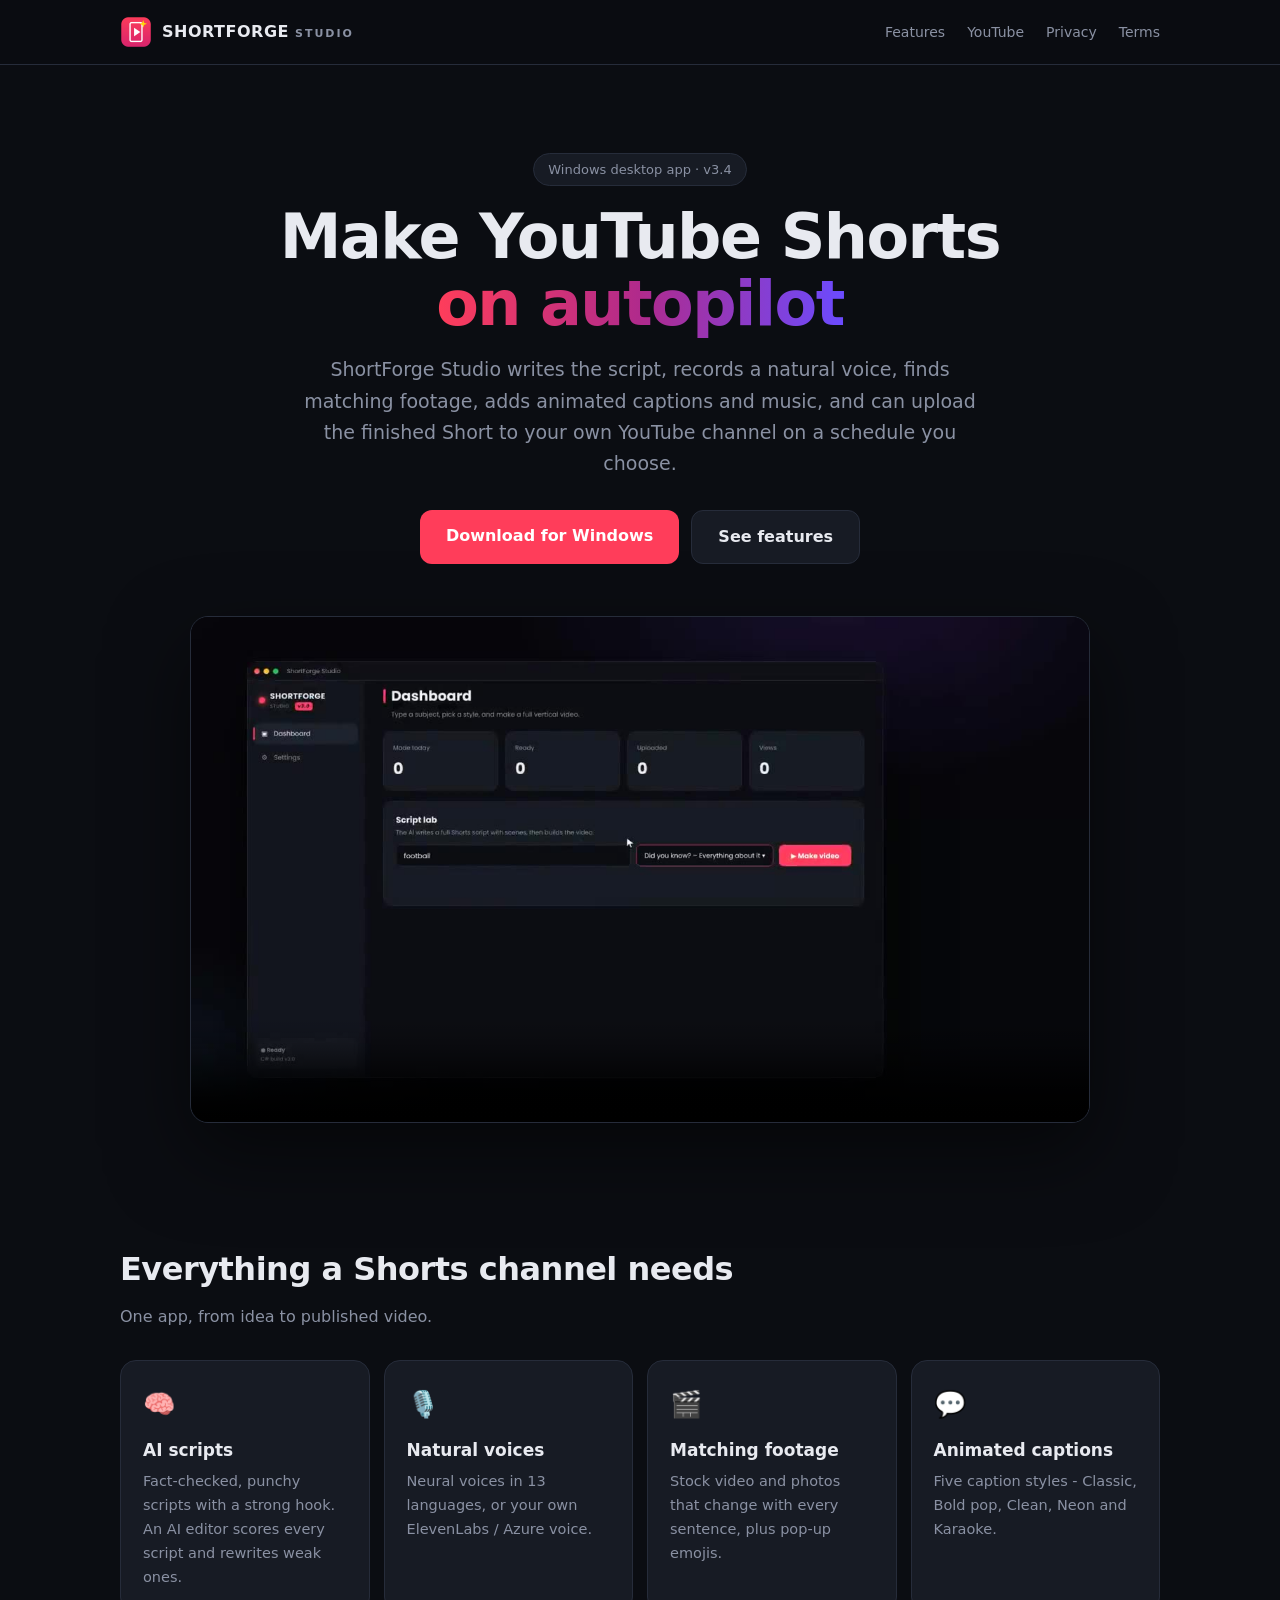
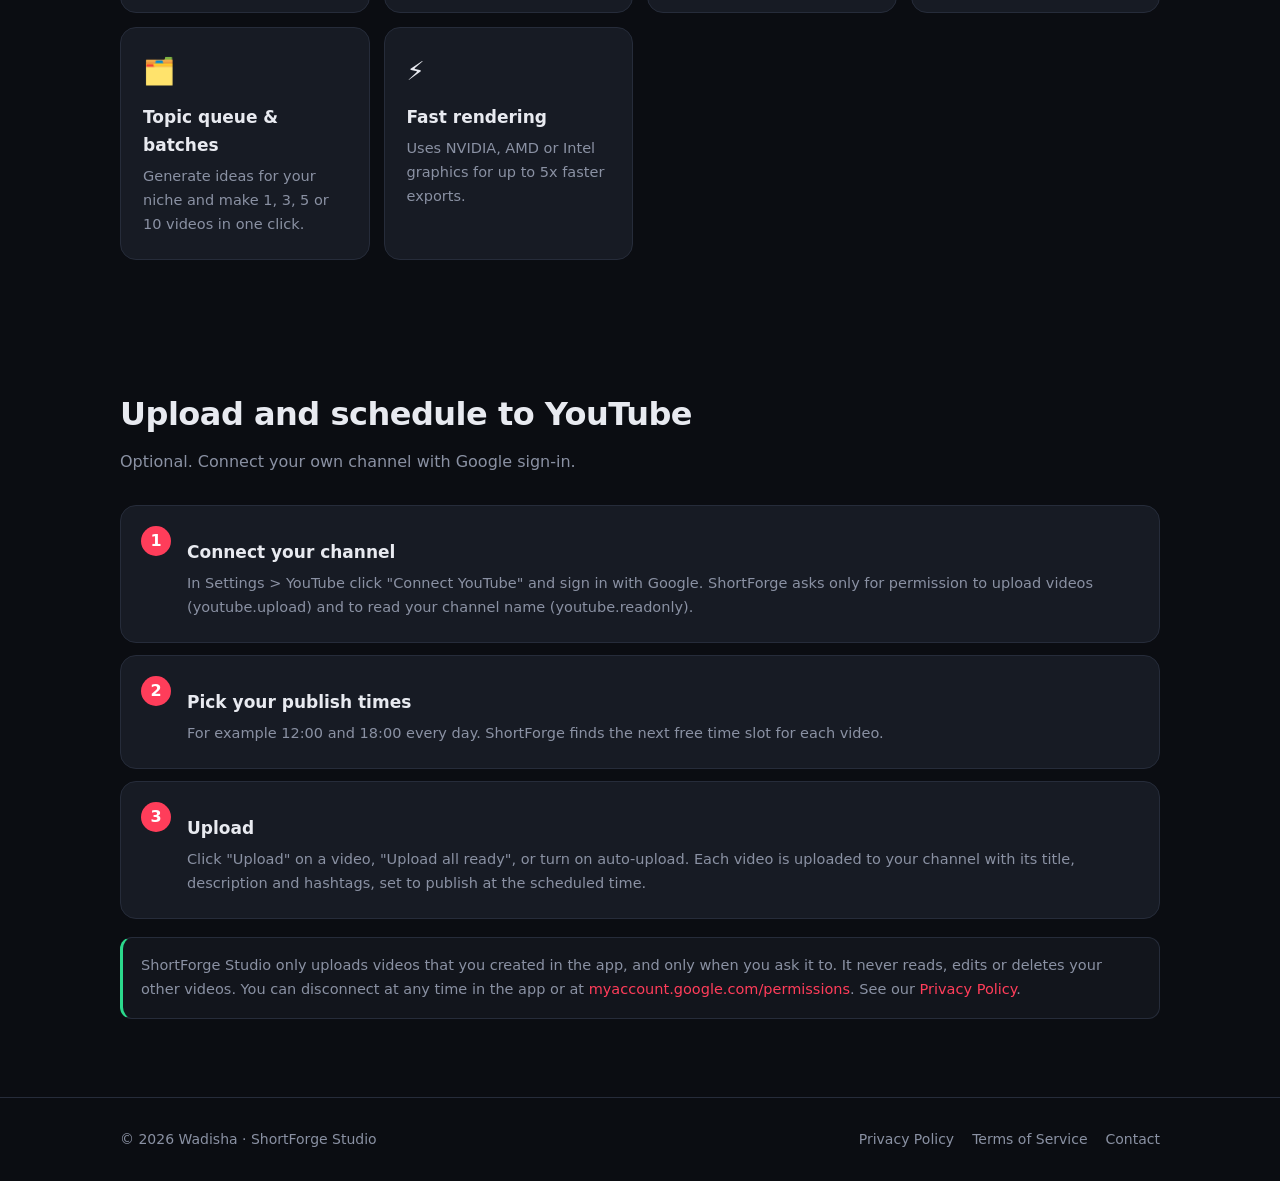
==== index.html @ c3783c2b "Add files via upload" ====
<!doctype html>
<html lang="en">
<head>
<meta charset="utf-8">
<meta name="viewport" content="width=device-width,initial-scale=1">
<title>ShortForge Studio - AI YouTube Shorts maker for Windows</title>
<meta name="description" content="ShortForge Studio is a Windows app that writes, voices, edits and uploads YouTube Shorts for your channel.">
<link rel="icon" href="favicon.png">
<link rel="stylesheet" href="style.css">
</head>
<body>
<header><div class="wrap">
  <a class="brand" href="./"><img src="logo.png" alt=""><span>SHORTFORGE <small>STUDIO</small></span></a>
  <nav><a href="#features">Features</a><a href="#youtube">YouTube</a><a href="privacy.html">Privacy</a><a href="terms.html">Terms</a></nav>
</div></header>

<main>
<div class="hero wrap">
  <span class="pill">Windows desktop app · v3.4</span>
  <h1>Make YouTube Shorts<br><span>on autopilot</span></h1>
  <p class="lead">ShortForge Studio writes the script, records a natural voice, finds matching footage, adds animated captions and music, and can upload the finished Short to your own YouTube channel on a schedule you choose.</p>
  <div class="btns">
    <a class="btn" href="https://github.com/dovlamc-spec/shortforge-updates/releases/latest/download/ShortForgeStudio-Setup.exe">Download for Windows</a>
    <a class="btn ghost" href="#features">See features</a>
  </div>
  <div class="video"><video src="demo.mp4" poster="demo-poster.jpg" autoplay muted loop playsinline controls></video></div>
</div>

<section id="features"><div class="wrap">
  <h2>Everything a Shorts channel needs</h2>
  <p class="sub">One app, from idea to published video.</p>
  <div class="grid">
    <div class="card"><div class="ic">🧠</div><h3>AI scripts</h3><p>Fact-checked, punchy scripts with a strong hook. An AI editor scores every script and rewrites weak ones.</p></div>
    <div class="card"><div class="ic">🎙️</div><h3>Natural voices</h3><p>Neural voices in 13 languages, or your own ElevenLabs / Azure voice.</p></div>
    <div class="card"><div class="ic">🎬</div><h3>Matching footage</h3><p>Stock video and photos that change with every sentence, plus pop-up emojis.</p></div>
    <div class="card"><div class="ic">💬</div><h3>Animated captions</h3><p>Five caption styles - Classic, Bold pop, Clean, Neon and Karaoke.</p></div>
    <div class="card"><div class="ic">🗂️</div><h3>Topic queue &amp; batches</h3><p>Generate ideas for your niche and make 1, 3, 5 or 10 videos in one click.</p></div>
    <div class="card"><div class="ic">⚡</div><h3>Fast rendering</h3><p>Uses NVIDIA, AMD or Intel graphics for up to 5x faster exports.</p></div>
  </div>
</div></section>

<section id="youtube"><div class="wrap">
  <h2>Upload and schedule to YouTube</h2>
  <p class="sub">Optional. Connect your own channel with Google sign-in.</p>
  <div class="steps">
    <div class="card"><h3>Connect your channel</h3><p>In Settings &gt; YouTube click "Connect YouTube" and sign in with Google. ShortForge asks only for permission to upload videos (youtube.upload) and to read your channel name (youtube.readonly).</p></div>
    <div class="card"><h3>Pick your publish times</h3><p>For example 12:00 and 18:00 every day. ShortForge finds the next free time slot for each video.</p></div>
    <div class="card"><h3>Upload</h3><p>Click "Upload" on a video, "Upload all ready", or turn on auto-upload. Each video is uploaded to your channel with its title, description and hashtags, set to publish at the scheduled time.</p></div>
  </div>
  <p class="note" style="margin-top:18px">ShortForge Studio only uploads videos that you created in the app, and only when you ask it to. It never reads, edits or deletes your other videos. You can disconnect at any time in the app or at <a href="https://myaccount.google.com/permissions">myaccount.google.com/permissions</a>. See our <a href="privacy.html">Privacy Policy</a>.</p>
</div></section>
</main>

<footer><div class="wrap">
  <span>© 2026 Wadisha · ShortForge Studio</span>
  <span><a href="privacy.html">Privacy Policy</a><a href="terms.html">Terms of Service</a><a href="mailto:vladimirtrajkovic.4444@gmail.com">Contact</a></span>
</div></footer>
</body>
</html>
---- style.css ----
:root{--bg:#0B0D12;--panel:#12151C;--card:#171B24;--line:#262C3A;--text:#E8EAF0;--muted:#8A91A3;--accent:#FF3D5A;--green:#2BD98C}
*{box-sizing:border-box}
html{scroll-behavior:smooth}
body{margin:0;background:var(--bg);color:var(--text);font:16px/1.65 "Inter",system-ui,-apple-system,"Segoe UI",Roboto,sans-serif}
a{color:var(--accent);text-decoration:none}
a:hover{text-decoration:underline}
.wrap{max-width:1080px;margin:0 auto;padding:0 20px}
header{position:sticky;top:0;z-index:5;background:rgba(11,13,18,.85);backdrop-filter:blur(10px);border-bottom:1px solid var(--line)}
header .wrap{display:flex;align-items:center;justify-content:space-between;height:64px}
.brand{display:flex;align-items:center;gap:10px;color:var(--text);font-weight:800;letter-spacing:.5px}
.brand img{width:32px;height:32px;border-radius:8px}
.brand small{color:var(--muted);font-weight:700;font-size:11px;letter-spacing:2px}
nav a{color:var(--muted);margin-left:22px;font-size:14px}
nav a:hover{color:var(--text);text-decoration:none}
.hero{padding:88px 0 56px;text-align:center}
.pill{display:inline-block;border:1px solid var(--line);background:var(--card);border-radius:99px;padding:5px 14px;font-size:13px;color:var(--muted)}
h1{font-size:clamp(36px,6vw,62px);line-height:1.08;margin:18px 0 16px;letter-spacing:-1.5px}
h1 span{background:linear-gradient(90deg,#FF3D5A,#B02A8C,#6B4BFF);-webkit-background-clip:text;background-clip:text;color:transparent}
.lead{color:var(--muted);font-size:19px;max-width:680px;margin:0 auto}
.btns{margin-top:30px;display:flex;gap:12px;justify-content:center;flex-wrap:wrap}
.btn{display:inline-block;padding:13px 26px;border-radius:12px;font-weight:700;background:var(--accent);color:#fff}
.btn.ghost{background:var(--card);color:var(--text);border:1px solid var(--line)}
.btn:hover{text-decoration:none;filter:brightness(1.1)}
.video{margin:52px auto 0;max-width:900px;border-radius:18px;overflow:hidden;border:1px solid var(--line);box-shadow:0 30px 80px rgba(0,0,0,.5)}
.video video{display:block;width:100%;height:auto}
section{padding:64px 0}
h2{font-size:32px;margin:0 0 8px;letter-spacing:-.5px}
.sub{color:var(--muted);margin:0 0 30px}
.grid{display:grid;grid-template-columns:repeat(auto-fit,minmax(240px,1fr));gap:14px}
.card{background:var(--card);border:1px solid var(--line);border-radius:16px;padding:22px}
.card .ic{font-size:26px}
.card h3{margin:10px 0 6px;font-size:17px}
.card p{margin:0;color:var(--muted);font-size:14.5px}
.steps{counter-reset:s;display:grid;gap:12px}
.steps .card{position:relative;padding-left:66px}
.steps .card:before{counter-increment:s;content:counter(s);position:absolute;left:20px;top:20px;width:30px;height:30px;border-radius:50%;background:var(--accent);color:#fff;font-weight:800;display:grid;place-items:center}
.note{background:var(--panel);border:1px solid var(--line);border-left:3px solid var(--green);border-radius:12px;padding:16px 18px;color:var(--muted);font-size:14.5px}
footer{border-top:1px solid var(--line);padding:30px 0;color:var(--muted);font-size:14px}
footer .wrap{display:flex;justify-content:space-between;flex-wrap:wrap;gap:12px}
footer a{color:var(--muted);margin-left:18px}
.doc{max-width:820px;margin:0 auto;padding:56px 20px 80px}
.doc h1{font-size:40px;text-align:left}
.doc h2{font-size:22px;margin-top:38px}
.doc p,.doc li{color:#C9CDD8}
.doc .updated{color:var(--muted)}
.doc table{width:100%;border-collapse:collapse;margin:12px 0;font-size:14.5px}
.doc td,.doc th{border:1px solid var(--line);padding:10px;text-align:left;vertical-align:top}
.doc th{background:var(--card)}
@media(max-width:640px){nav a{margin-left:12px;font-size:13px}nav a[href^="#"]{display:none}.brand small{display:none}.hero{padding-top:56px}footer a{margin-left:0;margin-right:14px}}
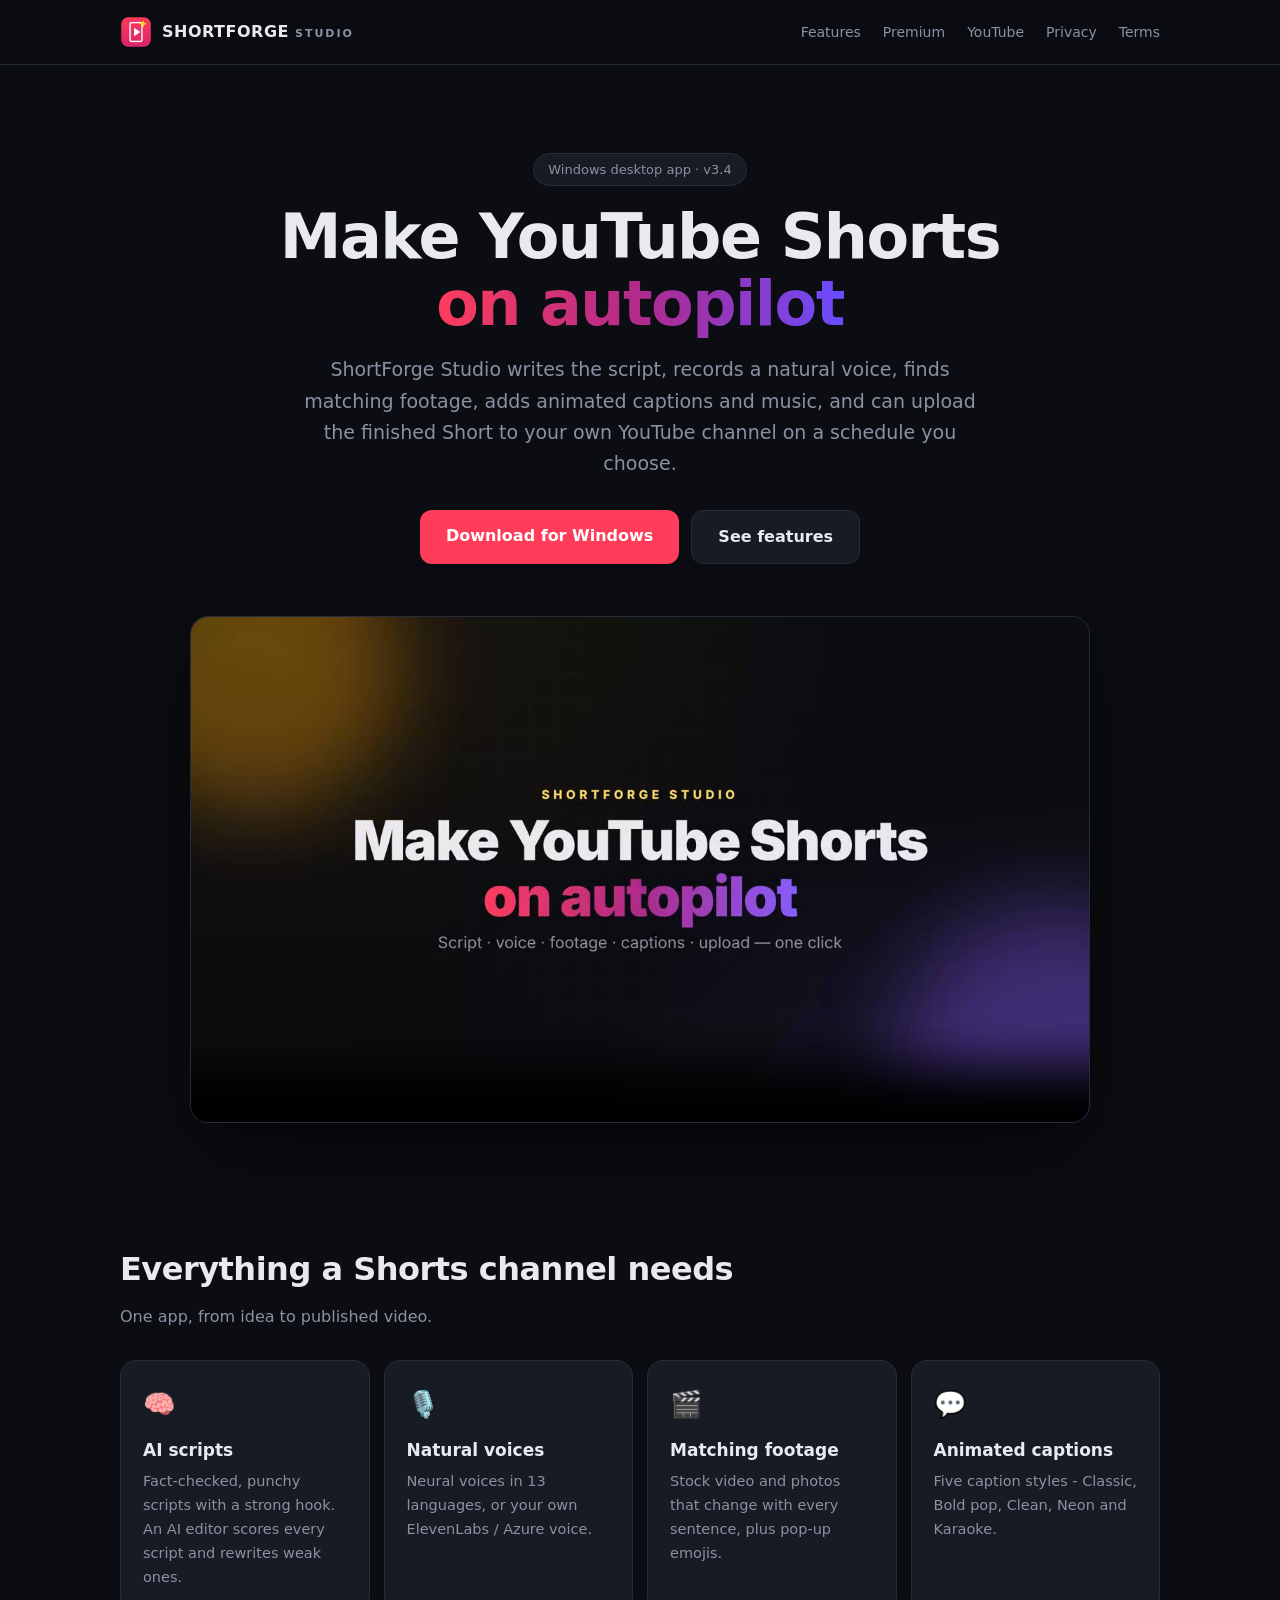
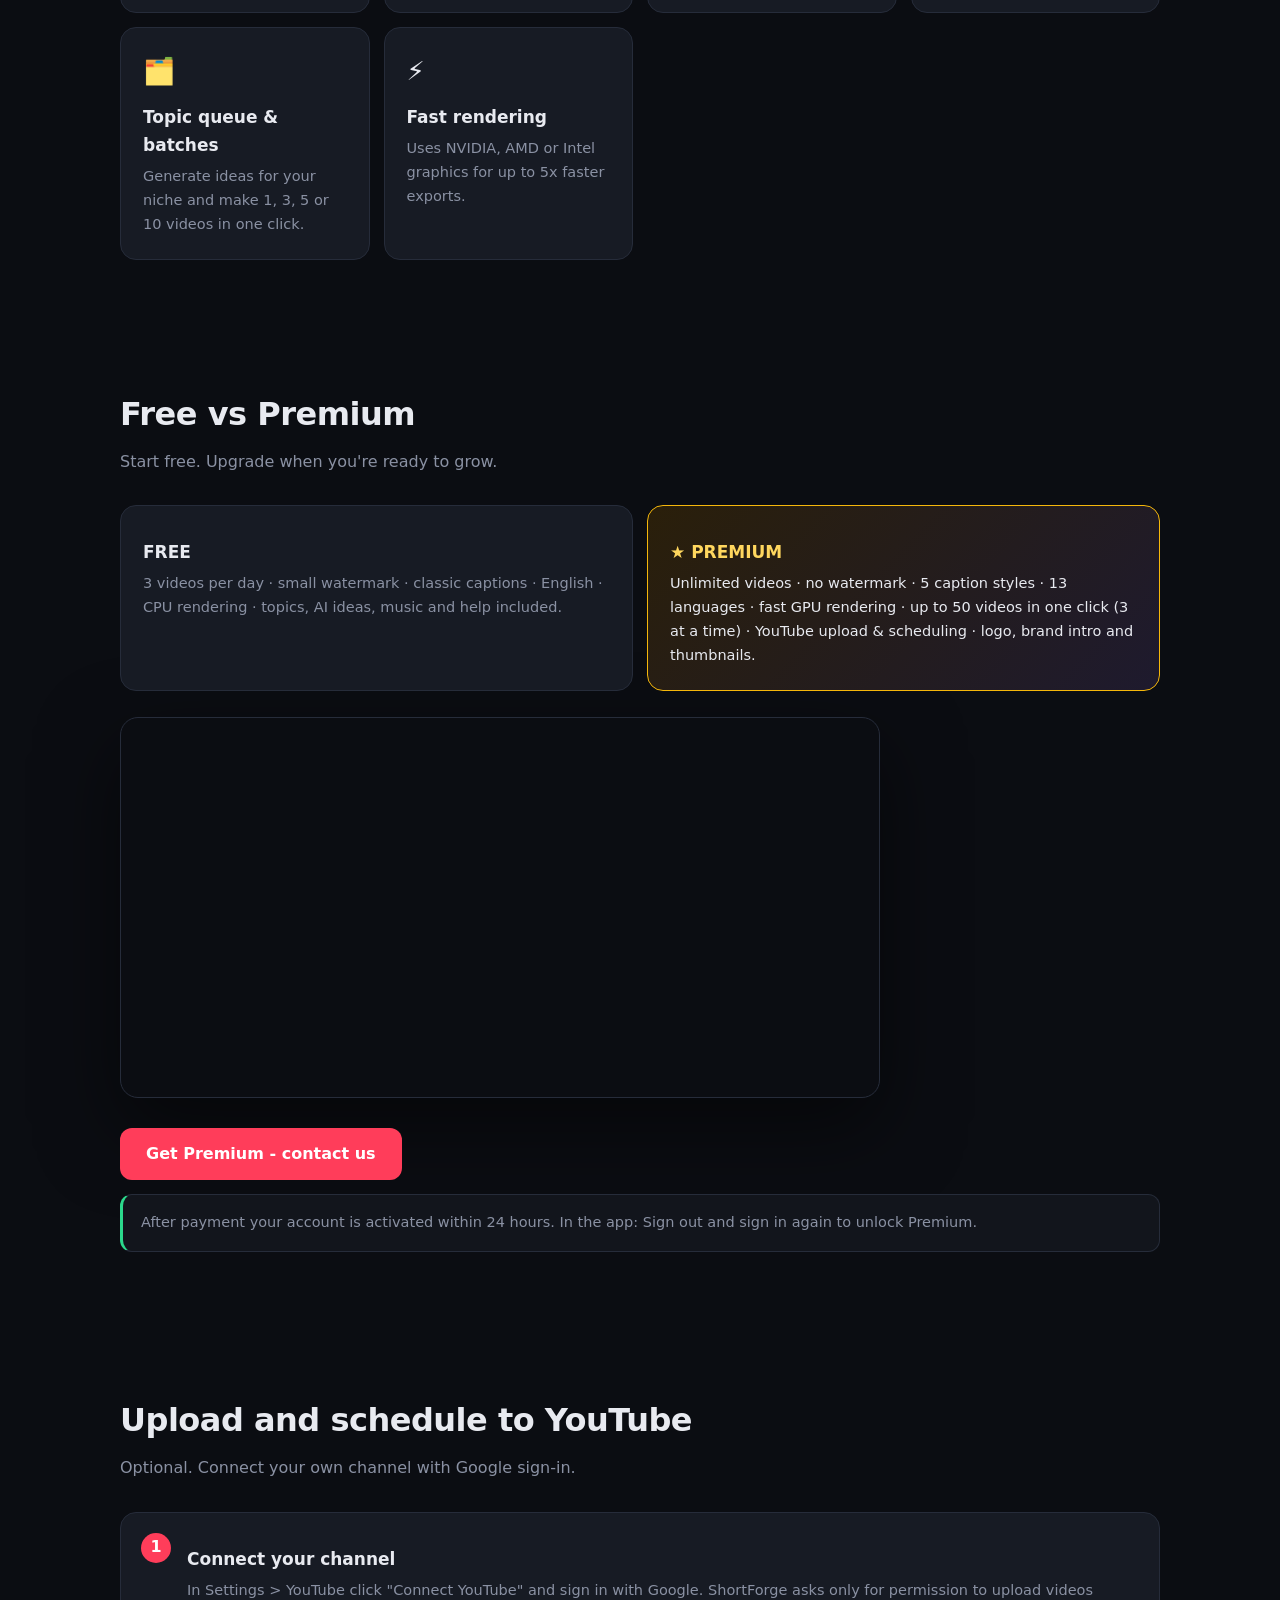
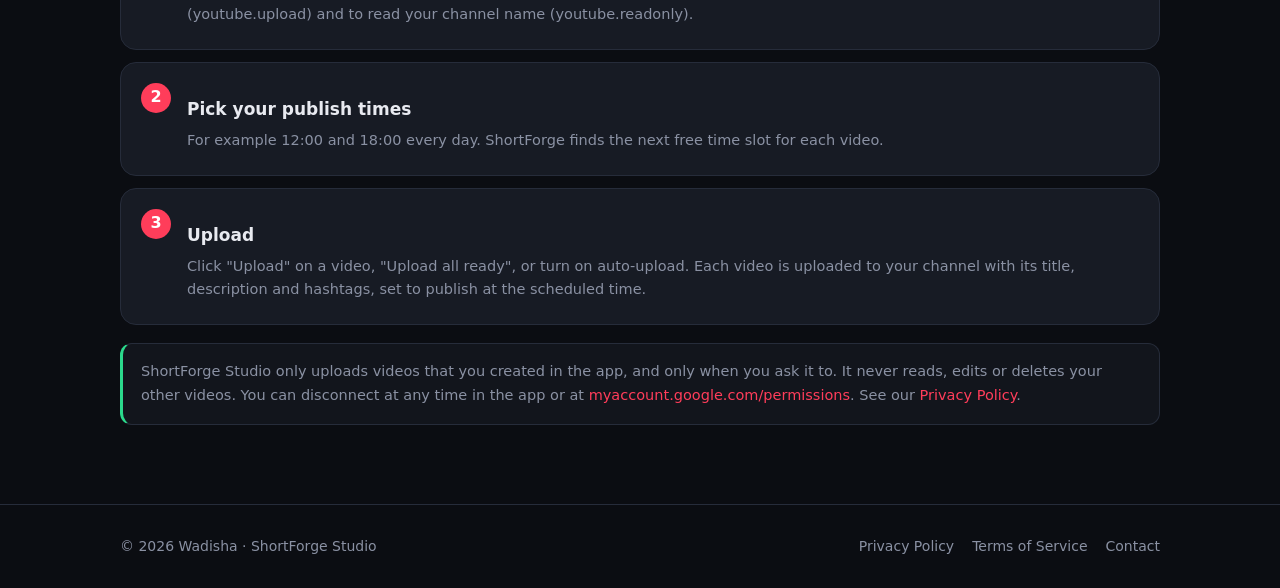
==== commit a01a2bec: "Add files via upload" ====
--- a/index.html
+++ b/index.html
@@ -11,7 +11,7 @@
 <body>
 <header><div class="wrap">
   <a class="brand" href="./"><img src="logo.png" alt=""><span>SHORTFORGE <small>STUDIO</small></span></a>
-  <nav><a href="#features">Features</a><a href="#youtube">YouTube</a><a href="privacy.html">Privacy</a><a href="terms.html">Terms</a></nav>
+  <nav><a href="#features">Features</a><a href="#premium">Premium</a><a href="#youtube">YouTube</a><a href="privacy.html">Privacy</a><a href="terms.html">Terms</a></nav>
 </div></header>
 
 <main>
@@ -23,7 +23,7 @@
     <a class="btn" href="https://github.com/dovlamc-spec/shortforge-updates/releases/latest/download/ShortForgeStudio-Setup.exe">Download for Windows</a>
     <a class="btn ghost" href="#features">See features</a>
   </div>
-  <div class="video"><video src="demo.mp4" poster="demo-poster.jpg" autoplay muted loop playsinline controls></video></div>
+  <div class="video"><video src="promo.mp4" poster="promo-poster.jpg" autoplay muted loop playsinline controls></video></div>
 </div>
 
 <section id="features"><div class="wrap">
@@ -37,6 +37,18 @@
     <div class="card"><div class="ic">🗂️</div><h3>Topic queue &amp; batches</h3><p>Generate ideas for your niche and make 1, 3, 5 or 10 videos in one click.</p></div>
     <div class="card"><div class="ic">⚡</div><h3>Fast rendering</h3><p>Uses NVIDIA, AMD or Intel graphics for up to 5x faster exports.</p></div>
   </div>
+</div></section>
+
+<section id="premium"><div class="wrap">
+  <h2>Free vs Premium</h2>
+  <p class="sub">Start free. Upgrade when you're ready to grow.</p>
+  <div class="grid">
+    <div class="card"><h3>FREE</h3><p>3 videos per day · small watermark · classic captions · English · CPU rendering · topics, AI ideas, music and help included.</p></div>
+    <div class="card" style="border-color:#F5B70B;background:linear-gradient(135deg,#2A1F0A,#1E1A2E)"><h3 style="color:#FFD75E">★ PREMIUM</h3><p style="color:#E8EAF0">Unlimited videos · no watermark · 5 caption styles · 13 languages · fast GPU rendering · up to 50 videos in one click (3 at a time) · YouTube upload &amp; scheduling · logo, brand intro and thumbnails.</p></div>
+  </div>
+  <div class="video" style="margin:26px 0 0;max-width:760px"><video src="premium.mp4" autoplay muted loop playsinline></video></div>
+  <div class="btns" style="justify-content:flex-start"><a class="btn" href="mailto:vladimirtrajkovic.4444@gmail.com?subject=ShortForge%20Premium">Get Premium - contact us</a></div>
+  <p class="note" style="margin-top:14px">After payment your account is activated within 24 hours. In the app: Sign out and sign in again to unlock Premium.</p>
 </div></section>
 
 <section id="youtube"><div class="wrap">
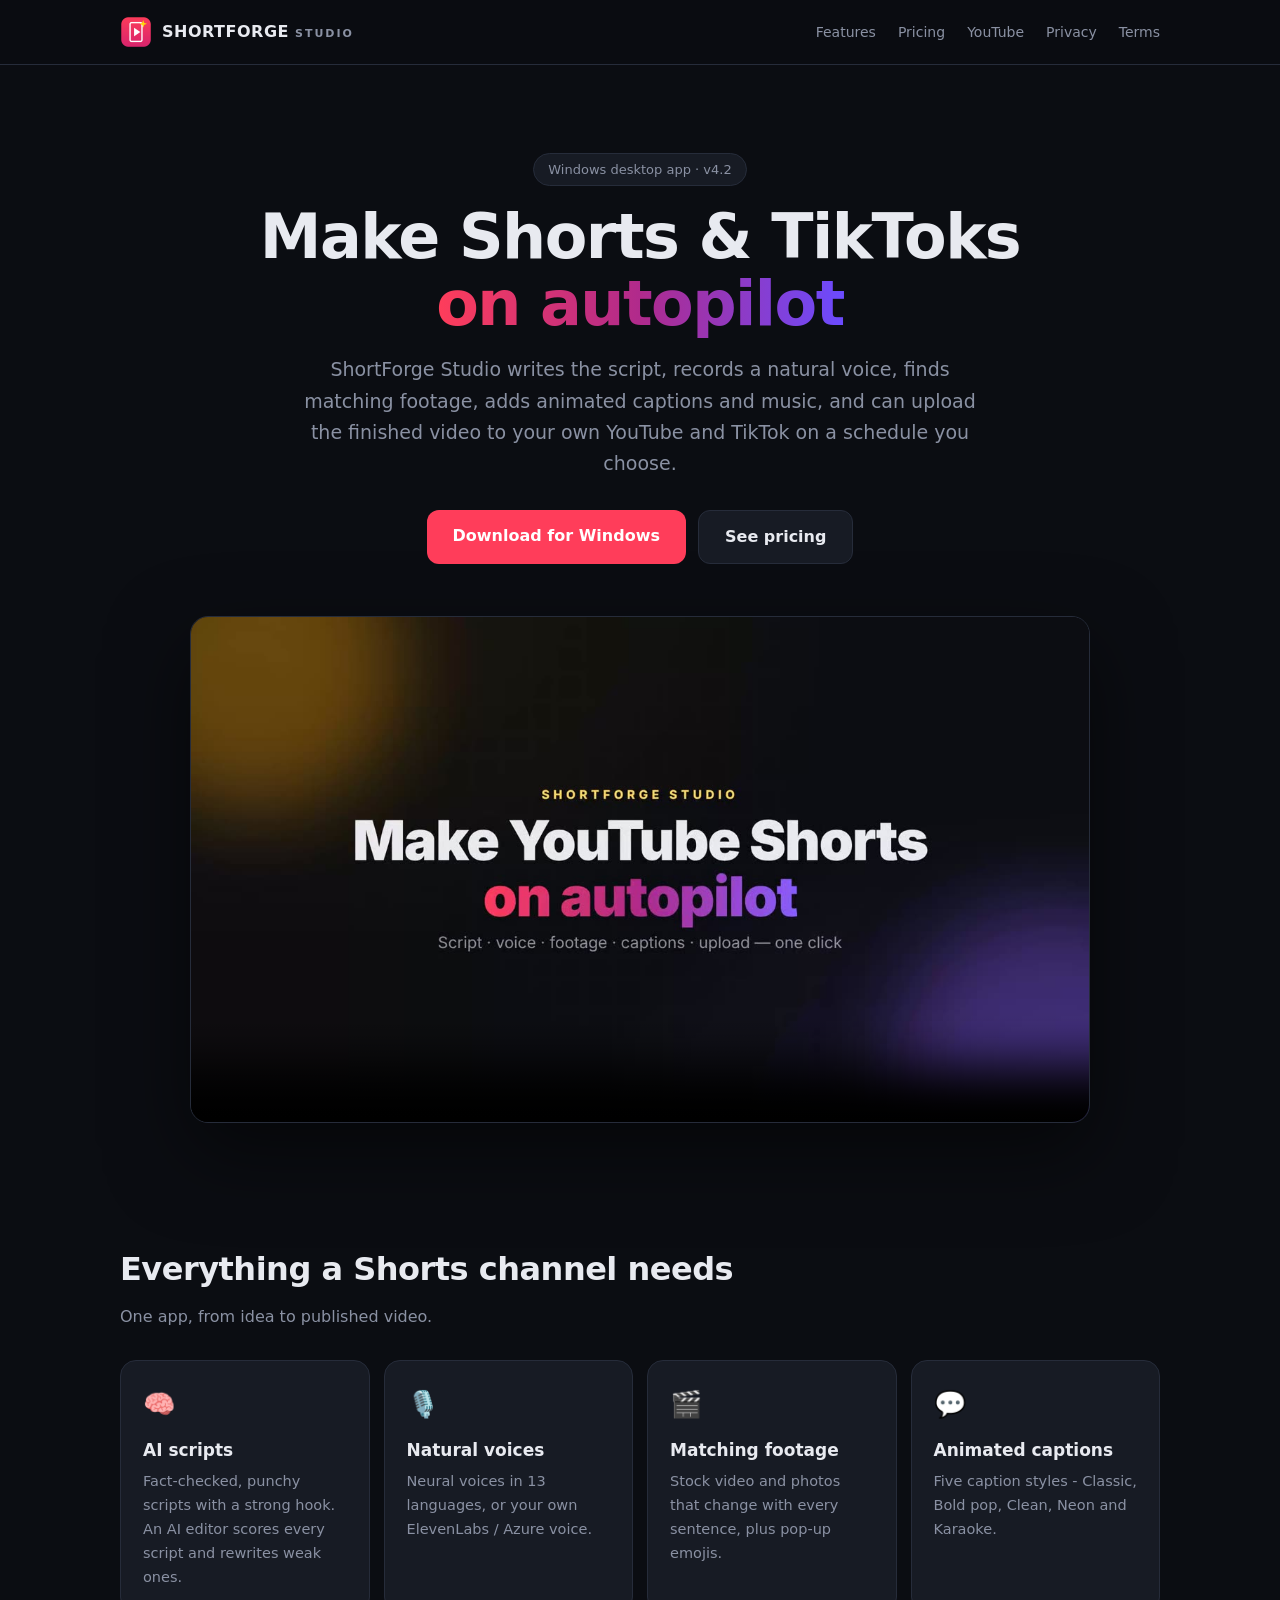
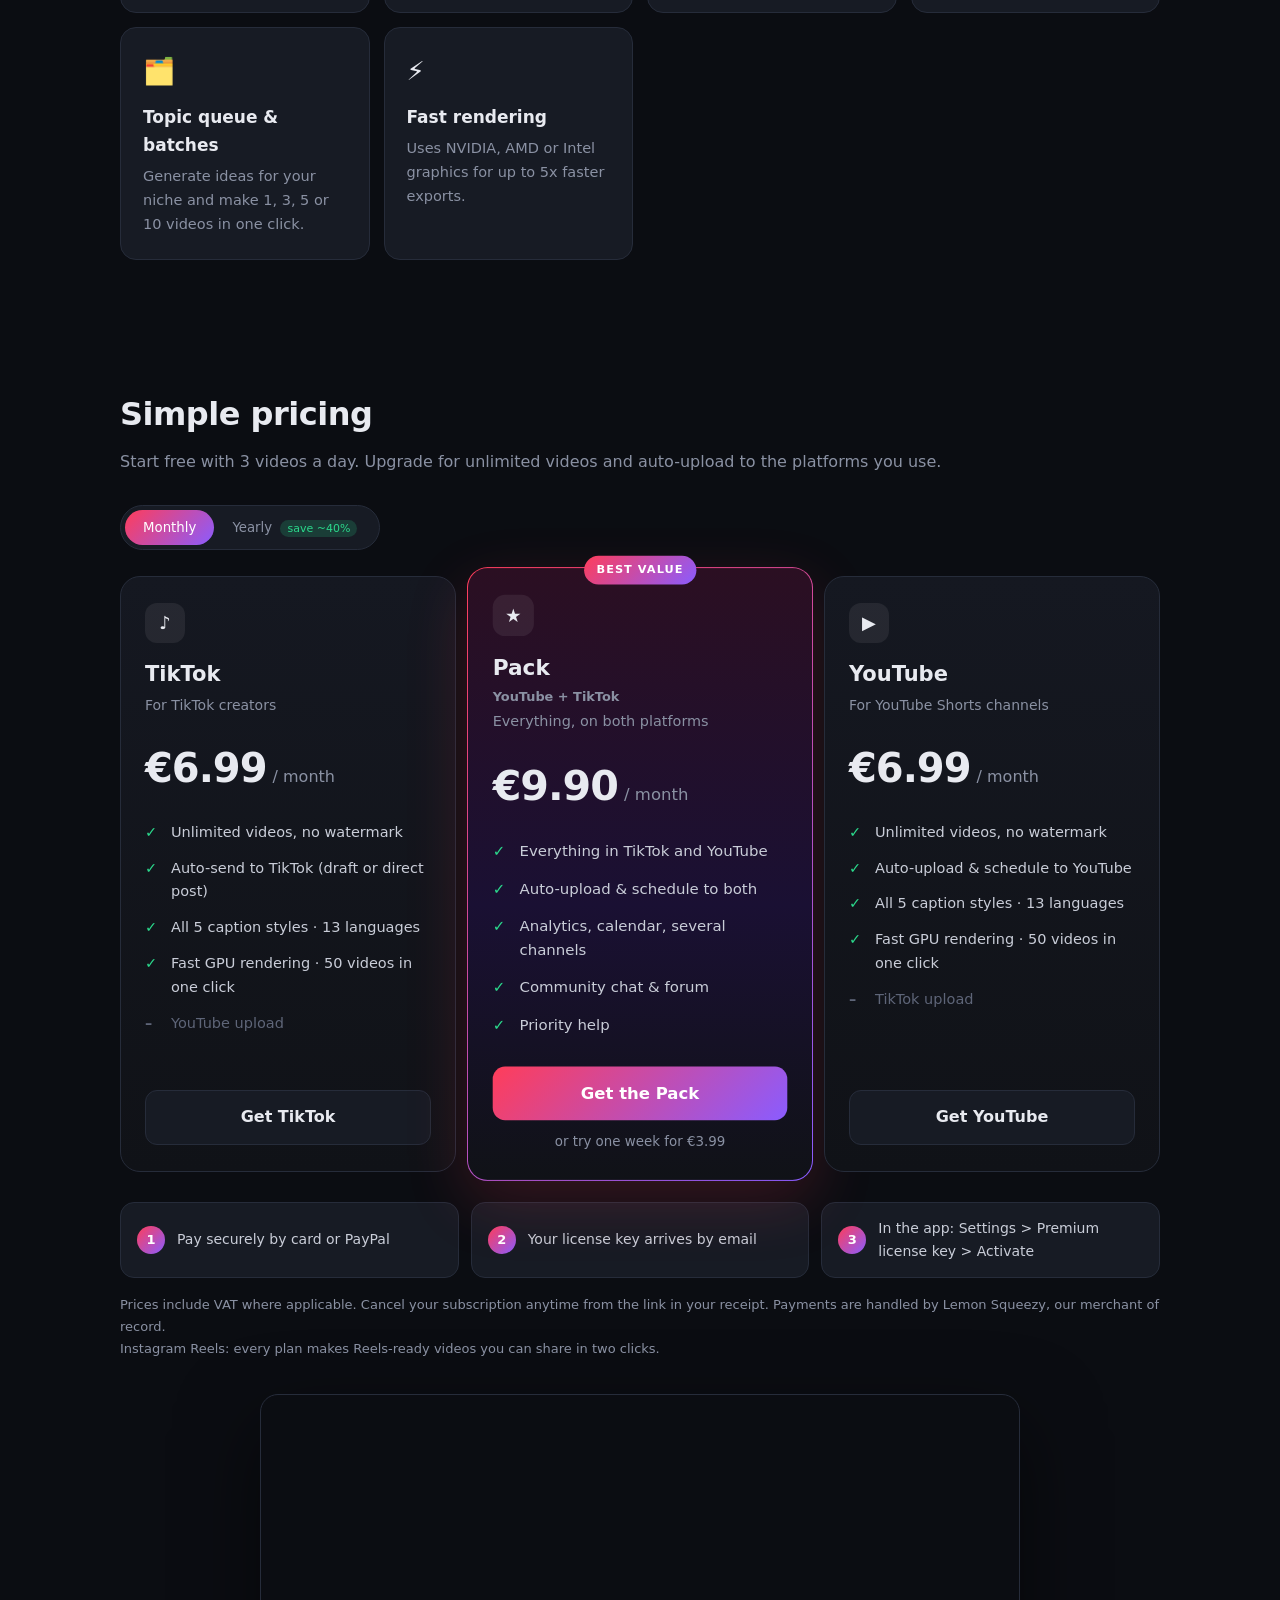
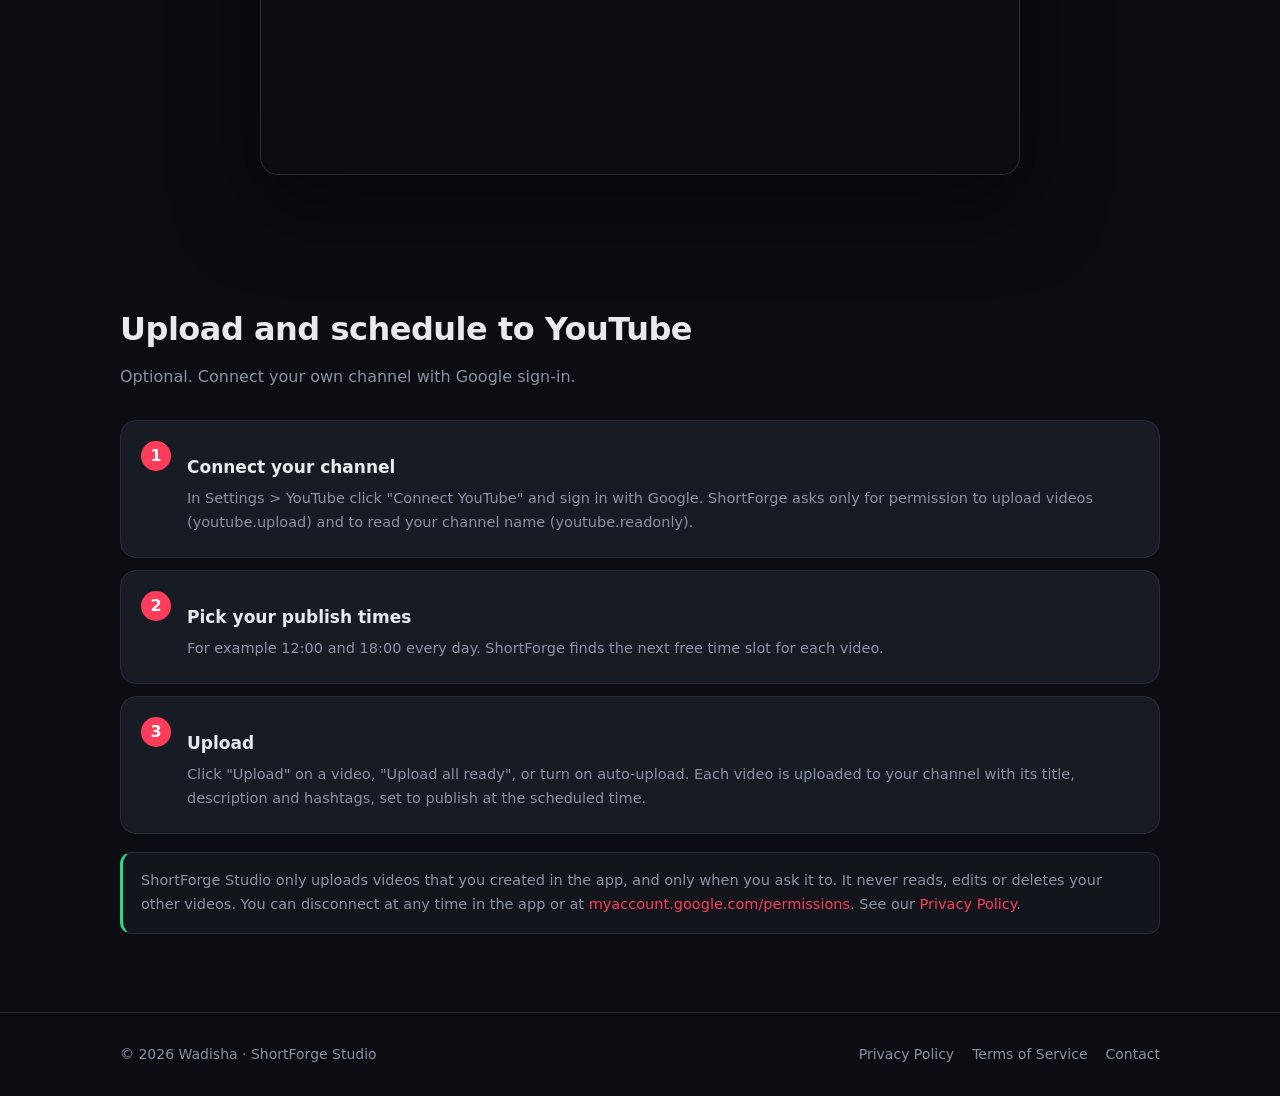
==== commit e8c23534: "Add files via upload" ====
--- a/index.html
+++ b/index.html
@@ -3,25 +3,25 @@
 <head>
 <meta charset="utf-8">
 <meta name="viewport" content="width=device-width,initial-scale=1">
-<title>ShortForge Studio - AI YouTube Shorts maker for Windows</title>
-<meta name="description" content="ShortForge Studio is a Windows app that writes, voices, edits and uploads YouTube Shorts for your channel.">
+<title>ShortForge Studio - AI Shorts, TikTok & Reels maker for Windows</title>
+<meta name="description" content="ShortForge Studio is a Windows app that writes, voices, edits and uploads YouTube Shorts and TikToks for your channel.">
 <link rel="icon" href="favicon.png">
 <link rel="stylesheet" href="style.css">
 </head>
 <body>
 <header><div class="wrap">
   <a class="brand" href="./"><img src="logo.png" alt=""><span>SHORTFORGE <small>STUDIO</small></span></a>
-  <nav><a href="#features">Features</a><a href="#premium">Premium</a><a href="#youtube">YouTube</a><a href="privacy.html">Privacy</a><a href="terms.html">Terms</a></nav>
+  <nav><a href="#features">Features</a><a href="#pricing">Pricing</a><a href="#youtube">YouTube</a><a href="privacy.html">Privacy</a><a href="terms.html">Terms</a></nav>
 </div></header>
 
 <main>
 <div class="hero wrap">
-  <span class="pill">Windows desktop app · v3.4</span>
-  <h1>Make YouTube Shorts<br><span>on autopilot</span></h1>
-  <p class="lead">ShortForge Studio writes the script, records a natural voice, finds matching footage, adds animated captions and music, and can upload the finished Short to your own YouTube channel on a schedule you choose.</p>
+  <span class="pill">Windows desktop app · v4.2</span>
+  <h1>Make Shorts &amp; TikToks<br><span>on autopilot</span></h1>
+  <p class="lead">ShortForge Studio writes the script, records a natural voice, finds matching footage, adds animated captions and music, and can upload the finished video to your own YouTube and TikTok on a schedule you choose.</p>
   <div class="btns">
     <a class="btn" href="https://github.com/dovlamc-spec/shortforge-updates/releases/latest/download/ShortForgeStudio-Setup.exe">Download for Windows</a>
-    <a class="btn ghost" href="#features">See features</a>
+    <a class="btn ghost" href="#pricing">See pricing</a>
   </div>
   <div class="video"><video src="promo.mp4" poster="promo-poster.jpg" autoplay muted loop playsinline controls></video></div>
 </div>
@@ -39,16 +39,73 @@
   </div>
 </div></section>
 
-<section id="premium"><div class="wrap">
-  <h2>Free vs Premium</h2>
-  <p class="sub">Start free. Upgrade when you're ready to grow.</p>
-  <div class="grid">
-    <div class="card"><h3>FREE</h3><p>3 videos per day · small watermark · classic captions · English · CPU rendering · topics, AI ideas, music and help included.</p></div>
-    <div class="card" style="border-color:#F5B70B;background:linear-gradient(135deg,#2A1F0A,#1E1A2E)"><h3 style="color:#FFD75E">★ PREMIUM</h3><p style="color:#E8EAF0">Unlimited videos · no watermark · 5 caption styles · 13 languages · fast GPU rendering · up to 50 videos in one click (3 at a time) · YouTube upload &amp; scheduling · logo, brand intro and thumbnails.</p></div>
+<section id="pricing"><div class="wrap">
+  <h2>Simple pricing</h2>
+  <p class="sub">Start free with 3 videos a day. Upgrade for unlimited videos and auto-upload to the platforms you use.</p>
+
+  <div class="toggle" role="tablist">
+    <button class="on" data-period="monthly">Monthly</button>
+    <button data-period="yearly">Yearly <span class="save">save ~40%</span></button>
   </div>
-  <div class="video" style="margin:26px 0 0;max-width:760px"><video src="premium.mp4" autoplay muted loop playsinline></video></div>
-  <div class="btns" style="justify-content:flex-start"><a class="btn" href="mailto:vladimirtrajkovic.4444@gmail.com?subject=ShortForge%20Premium">Get Premium - contact us</a></div>
-  <p class="note" style="margin-top:14px">After payment your account is activated within 24 hours. In the app: Sign out and sign in again to unlock Premium.</p>
+
+  <div class="plans">
+    <div class="plan">
+      <div class="plan-ic">♪</div>
+      <h3>TikTok</h3>
+      <p class="plan-sub">For TikTok creators</p>
+      <div class="price"><b data-m="€6.99" data-y="€49">€6.99</b><span data-m="/ month" data-y="/ year">/ month</span></div>
+      <ul>
+        <li>Unlimited videos, no watermark</li>
+        <li>Auto-send to TikTok (draft or direct post)</li>
+        <li>All 5 caption styles · 13 languages</li>
+        <li>Fast GPU rendering · 50 videos in one click</li>
+        <li class="no">YouTube upload</li>
+      </ul>
+      <a class="btn ghost buy" data-plan="tiktok">Get TikTok</a>
+    </div>
+
+    <div class="plan best">
+      <div class="ribbon">BEST VALUE</div>
+      <div class="plan-ic">★</div>
+      <h3>Pack <small>YouTube + TikTok</small></h3>
+      <p class="plan-sub">Everything, on both platforms</p>
+      <div class="price"><b data-m="€9.90" data-y="€69">€9.90</b><span data-m="/ month" data-y="/ year">/ month</span></div>
+      <ul>
+        <li>Everything in TikTok and YouTube</li>
+        <li>Auto-upload &amp; schedule to both</li>
+        <li>Analytics, calendar, several channels</li>
+        <li>Community chat &amp; forum</li>
+        <li>Priority help</li>
+      </ul>
+      <a class="btn buy" data-plan="pack">Get the Pack</a>
+      <a class="week buy" data-plan="pack_week">or try one week for €3.99</a>
+    </div>
+
+    <div class="plan">
+      <div class="plan-ic">▶</div>
+      <h3>YouTube</h3>
+      <p class="plan-sub">For YouTube Shorts channels</p>
+      <div class="price"><b data-m="€6.99" data-y="€49">€6.99</b><span data-m="/ month" data-y="/ year">/ month</span></div>
+      <ul>
+        <li>Unlimited videos, no watermark</li>
+        <li>Auto-upload &amp; schedule to YouTube</li>
+        <li>All 5 caption styles · 13 languages</li>
+        <li>Fast GPU rendering · 50 videos in one click</li>
+        <li class="no">TikTok upload</li>
+      </ul>
+      <a class="btn ghost buy" data-plan="youtube">Get YouTube</a>
+    </div>
+  </div>
+
+  <div class="how">
+    <div><b>1</b>Pay securely by card or PayPal</div>
+    <div><b>2</b>Your license key arrives by email</div>
+    <div><b>3</b>In the app: Settings &gt; Premium license key &gt; Activate</div>
+  </div>
+  <p class="fine">Prices include VAT where applicable. Cancel your subscription anytime from the link in your receipt. Payments are handled by Lemon Squeezy, our merchant of record.
+    <br>Instagram Reels: every plan makes Reels-ready videos you can share in two clicks.</p>
+
+  <div class="video" style="margin:34px auto 0;max-width:760px"><video src="premium.mp4" autoplay muted loop playsinline></video></div>
 </div></section>
 
 <section id="youtube"><div class="wrap">
@@ -67,5 +124,36 @@
   <span>© 2026 Wadisha · ShortForge Studio</span>
   <span><a href="privacy.html">Privacy Policy</a><a href="terms.html">Terms of Service</a><a href="mailto:vladimirtrajkovic.4444@gmail.com">Contact</a></span>
 </div></footer>
+<script>
+/* ===== LINKOVI ZA PLACANJE (Lemon Squeezy) =====
+   Za svaku varijantu: Lemon Squeezy > Products > proizvod > Share > izaberi varijantu > Copy link
+   i nalepi izmedju navodnika. Prazno = dugme salje mejl. */
+const TIKTOK  = "https://shortforge.lemonsqueezy.com/checkout/buy/818b063a-442a-4caf-a09e-98acfd571efc";
+const YOUTUBE = "https://shortforge.lemonsqueezy.com/checkout/buy/e417171d-9307-4fd5-9d0a-57e43dcc64c1";
+const PACK    = "https://shortforge.lemonsqueezy.com/checkout/buy/34b9f73e-2d31-44f9-87e9-dc01dd52b360";
+// isti link za mesecno/godisnje - kupac na placanju bira period (Monthly / Yearly / Weekly)
+const CHECKOUT = {
+  tiktok:  { monthly: TIKTOK,  yearly: TIKTOK },
+  youtube: { monthly: YOUTUBE, yearly: YOUTUBE },
+  pack:    { monthly: PACK,    yearly: PACK },
+  pack_week: { monthly: PACK,  yearly: PACK }
+};
+const CONTACT = "mailto:vladimirtrajkovic.4444@gmail.com?subject=ShortForge%20Premium";
+let period = "monthly";
+function refresh() {
+  document.querySelectorAll(".toggle button").forEach(b => b.classList.toggle("on", b.dataset.period === period));
+  document.querySelectorAll("[data-m]").forEach(el => el.textContent = period === "monthly" ? el.dataset.m : el.dataset.y);
+  document.querySelectorAll(".buy").forEach(a => {
+    const p = CHECKOUT[a.dataset.plan] || {};
+    const url = a.dataset.plan === "pack_week" ? (p.monthly || p.yearly) : p[period];
+    if (url) { a.href = url + (url.includes("?") ? "&" : "?") + "embed=1"; a.classList.add("lemonsqueezy-button"); a.removeAttribute("target"); }
+    else { a.href = CONTACT; a.classList.remove("lemonsqueezy-button"); }
+  });
+  const w = document.querySelector(".week"); if (w) w.style.visibility = period === "monthly" ? "visible" : "hidden";
+}
+document.querySelectorAll(".toggle button").forEach(b => b.onclick = () => { period = b.dataset.period; refresh(); if (window.createLemonSqueezy) createLemonSqueezy(); });
+refresh();
+</script>
+<script src="https://app.lemonsqueezy.com/js/lemon.js" defer></script>
 </body>
 </html>
--- a/style.css
+++ b/style.css
@@ -47,3 +47,36 @@
 .doc td,.doc th{border:1px solid var(--line);padding:10px;text-align:left;vertical-align:top}
 .doc th{background:var(--card)}
 @media(max-width:640px){nav a{margin-left:12px;font-size:13px}nav a[href^="#"]{display:none}.brand small{display:none}.hero{padding-top:56px}footer a{margin-left:0;margin-right:14px}}
+
+/* ===== Pricing ===== */
+.toggle{display:inline-flex;background:var(--card);border:1px solid var(--line);border-radius:99px;padding:4px;margin-bottom:26px}
+.toggle button{background:none;border:0;color:var(--muted);font:600 14px/1 inherit;padding:10px 18px;border-radius:99px;cursor:pointer;font-family:inherit}
+.toggle button.on{background:linear-gradient(135deg,#FF3D5A,#8A5CFF);color:#fff}
+.toggle .save{font-size:11px;background:rgba(43,217,140,.18);color:var(--green);padding:2px 7px;border-radius:99px;margin-left:4px}
+.toggle button.on .save{background:rgba(255,255,255,.22);color:#fff}
+.plans{display:grid;grid-template-columns:repeat(3,1fr);gap:16px;align-items:stretch}
+.plan{position:relative;background:linear-gradient(180deg,#151821,#101217);border:1px solid var(--line);border-radius:20px;padding:26px 24px;display:flex;flex-direction:column;transition:transform .2s,border-color .2s}
+.plan:hover{transform:translateY(-4px);border-color:#3A4155}
+.plan.best{border:1px solid transparent;background:linear-gradient(180deg,#2B0F22,#1A1033 55%,#101217) padding-box,linear-gradient(135deg,#FF3D5A,#8A5CFF) border-box;box-shadow:0 20px 60px rgba(255,61,90,.18);transform:scale(1.03)}
+.plan.best:hover{transform:scale(1.03) translateY(-4px)}
+.ribbon{position:absolute;top:-12px;left:50%;transform:translateX(-50%);background:linear-gradient(135deg,#FF3D5A,#8A5CFF);color:#fff;font-size:11px;font-weight:800;letter-spacing:1px;padding:5px 12px;border-radius:99px}
+.plan-ic{width:40px;height:40px;border-radius:12px;display:grid;place-items:center;background:rgba(255,255,255,.07);font-size:18px}
+.plan h3{margin:14px 0 2px;font-size:21px}
+.plan h3 small{display:block;font-size:12.5px;color:var(--muted);font-weight:600}
+.plan-sub{margin:0;color:var(--muted);font-size:14px}
+.price{margin:18px 0 14px}
+.price b{font-size:40px;letter-spacing:-1px}
+.price span{color:var(--muted);margin-left:6px}
+.plan ul{list-style:none;padding:0;margin:0 0 22px;flex:1}
+.plan li{padding:6px 0 6px 26px;position:relative;font-size:14.5px;color:#C9CDD8}
+.plan li:before{content:"✓";position:absolute;left:0;color:var(--green);font-weight:800}
+.plan li.no{color:#5E6578}
+.plan li.no:before{content:"–";color:#5E6578}
+.plan .btn{text-align:center}
+.plan.best .btn{background:linear-gradient(135deg,#FF3D5A,#8A5CFF)}
+.week{display:block;text-align:center;margin-top:10px;font-size:13px;color:var(--muted)}
+.how{display:grid;grid-template-columns:repeat(3,1fr);gap:12px;margin-top:30px}
+.how div{background:var(--card);border:1px solid var(--line);border-radius:14px;padding:14px 16px;font-size:14px;color:#C9CDD8;display:flex;gap:12px;align-items:center}
+.how b{width:28px;height:28px;flex:none;border-radius:50%;display:grid;place-items:center;background:linear-gradient(135deg,#FF3D5A,#8A5CFF);color:#fff;font-size:13px}
+.fine{color:var(--muted);font-size:13px;margin-top:16px;line-height:1.7}
+@media(max-width:860px){.plans,.how{grid-template-columns:1fr}.plan.best{transform:none}.plan.best:hover{transform:translateY(-4px)}}
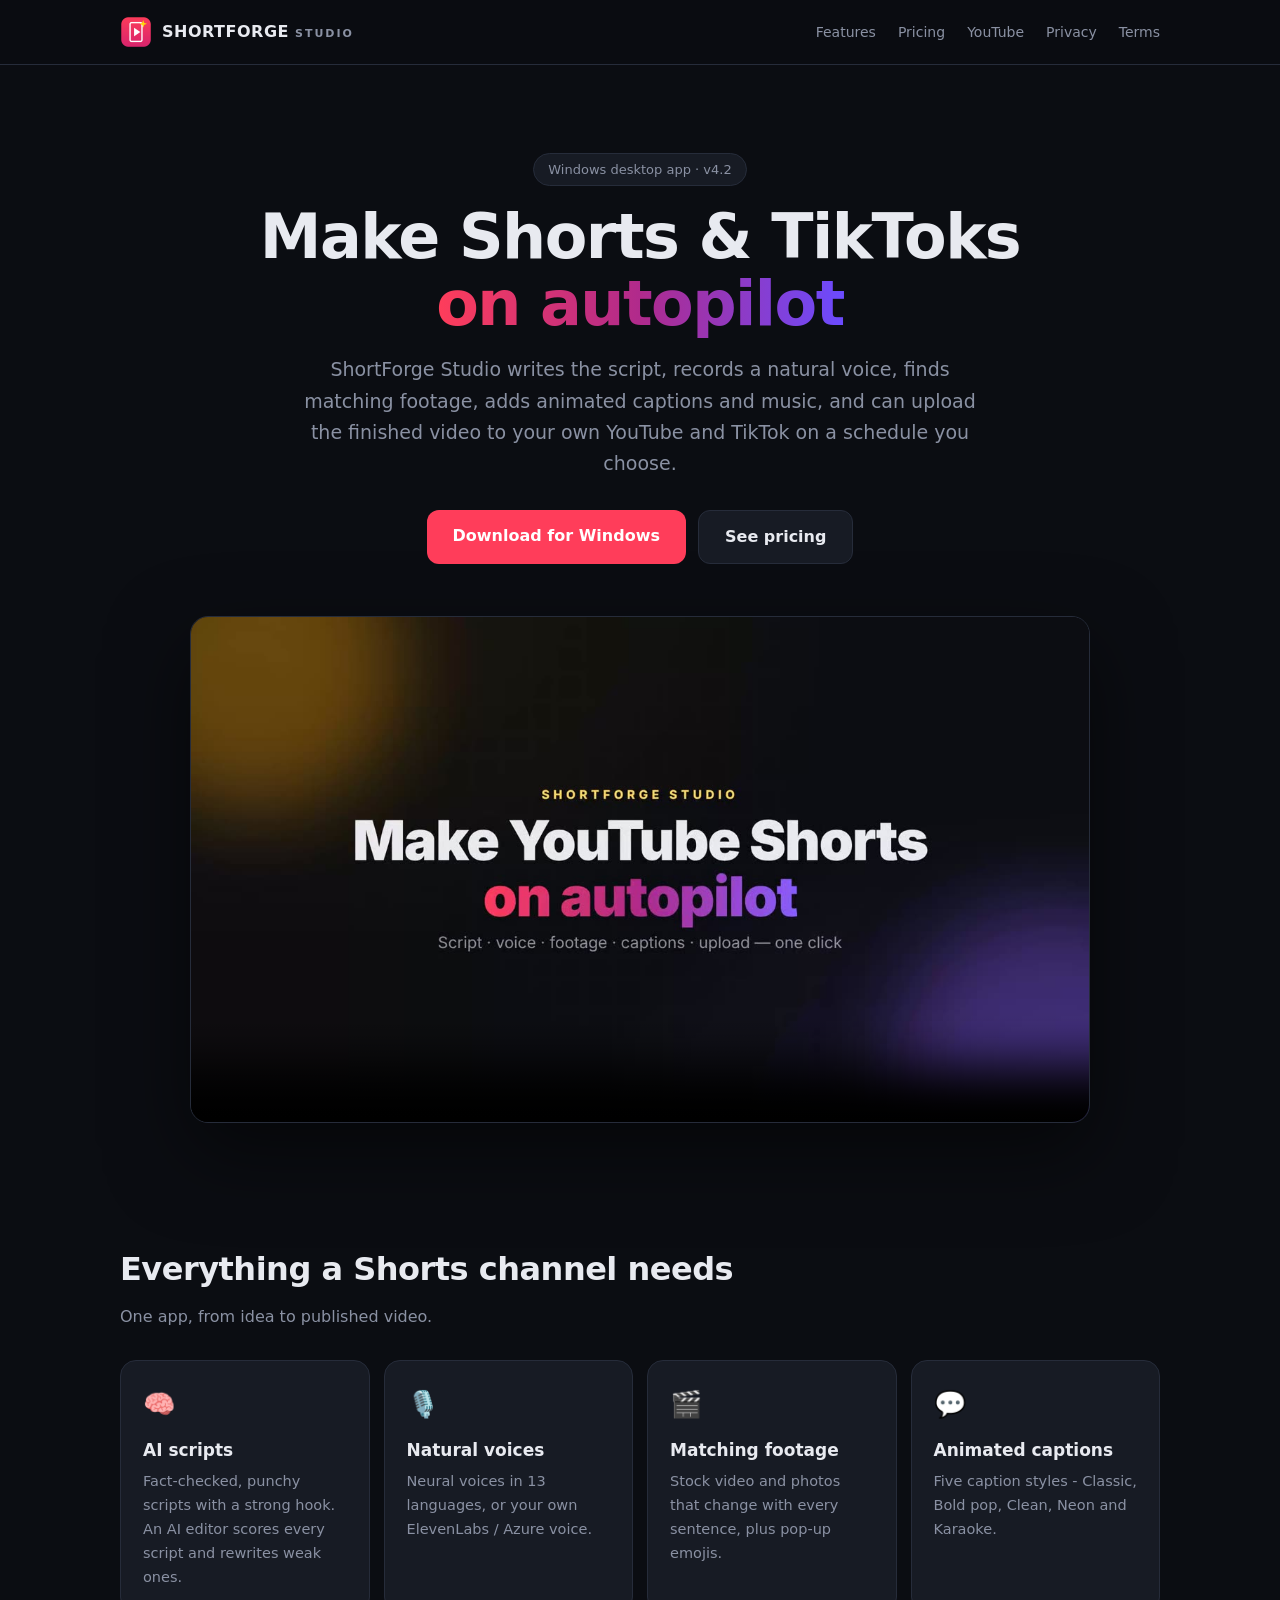
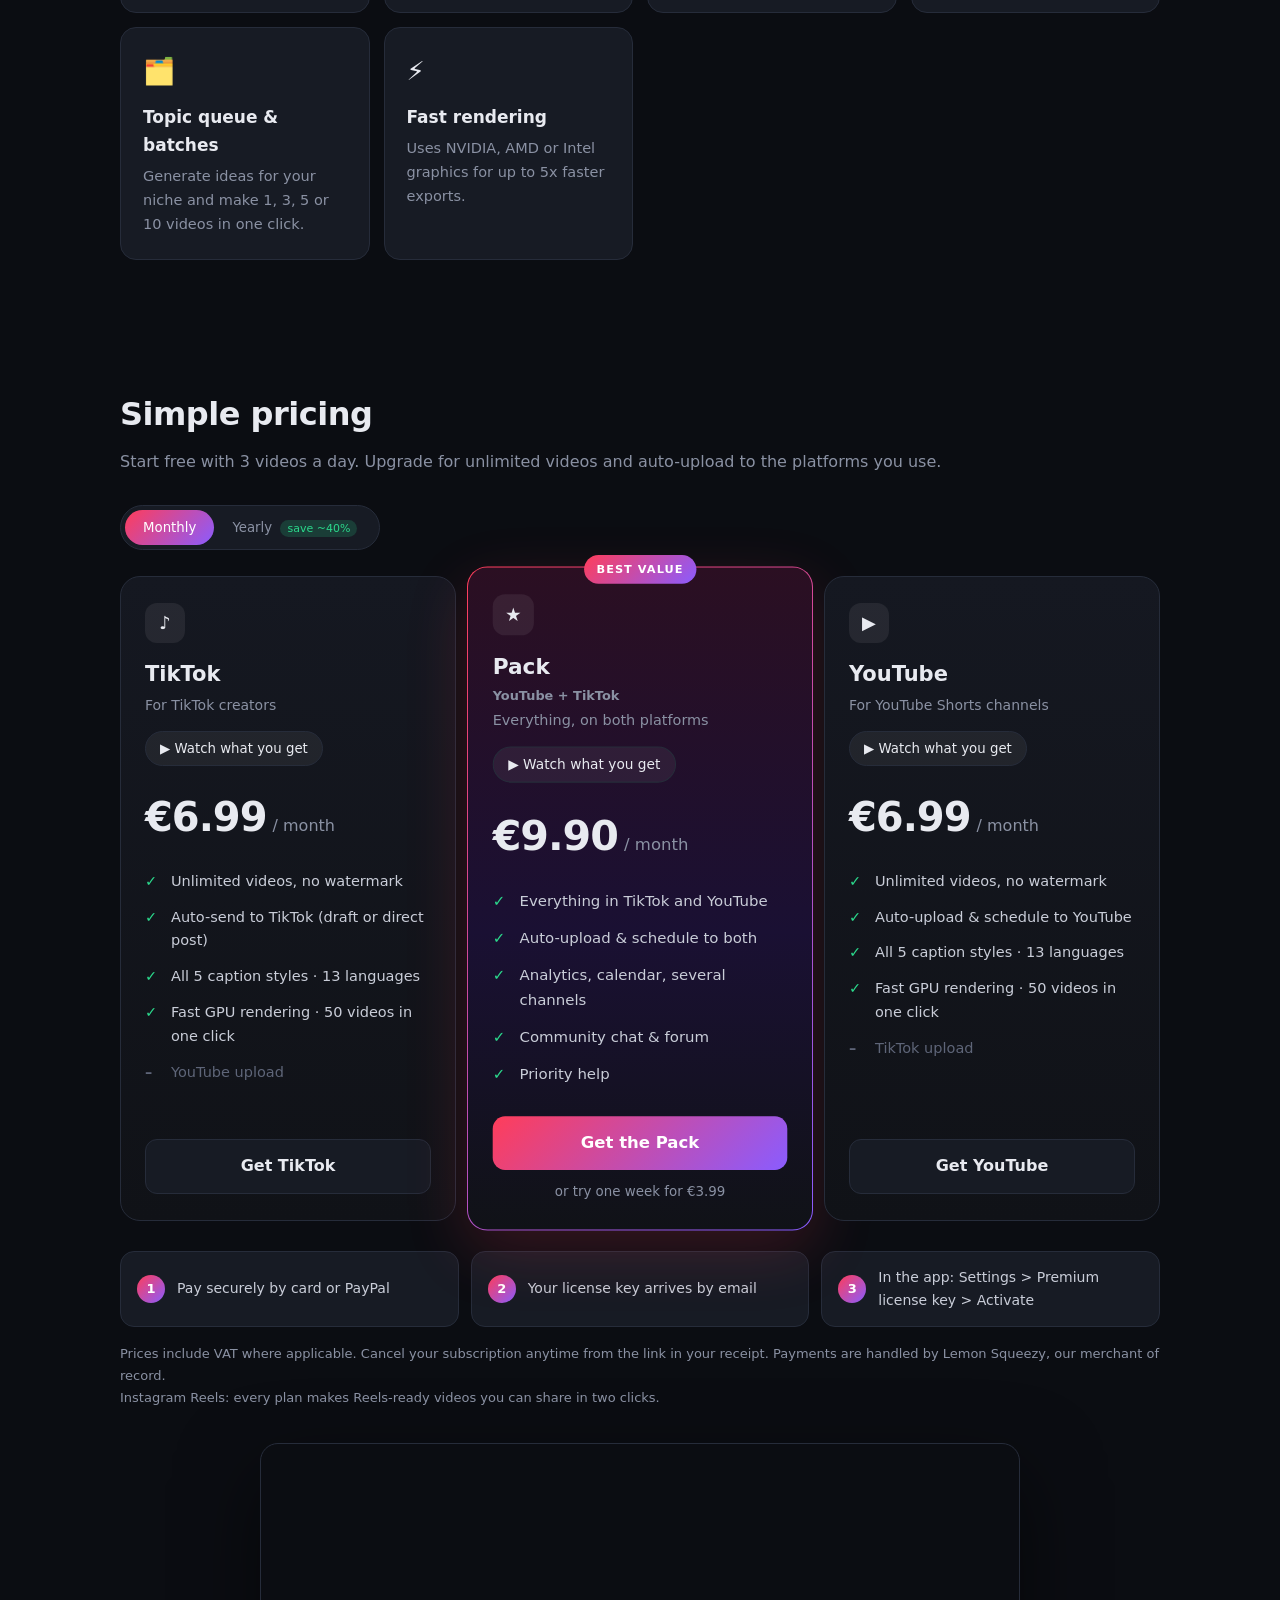
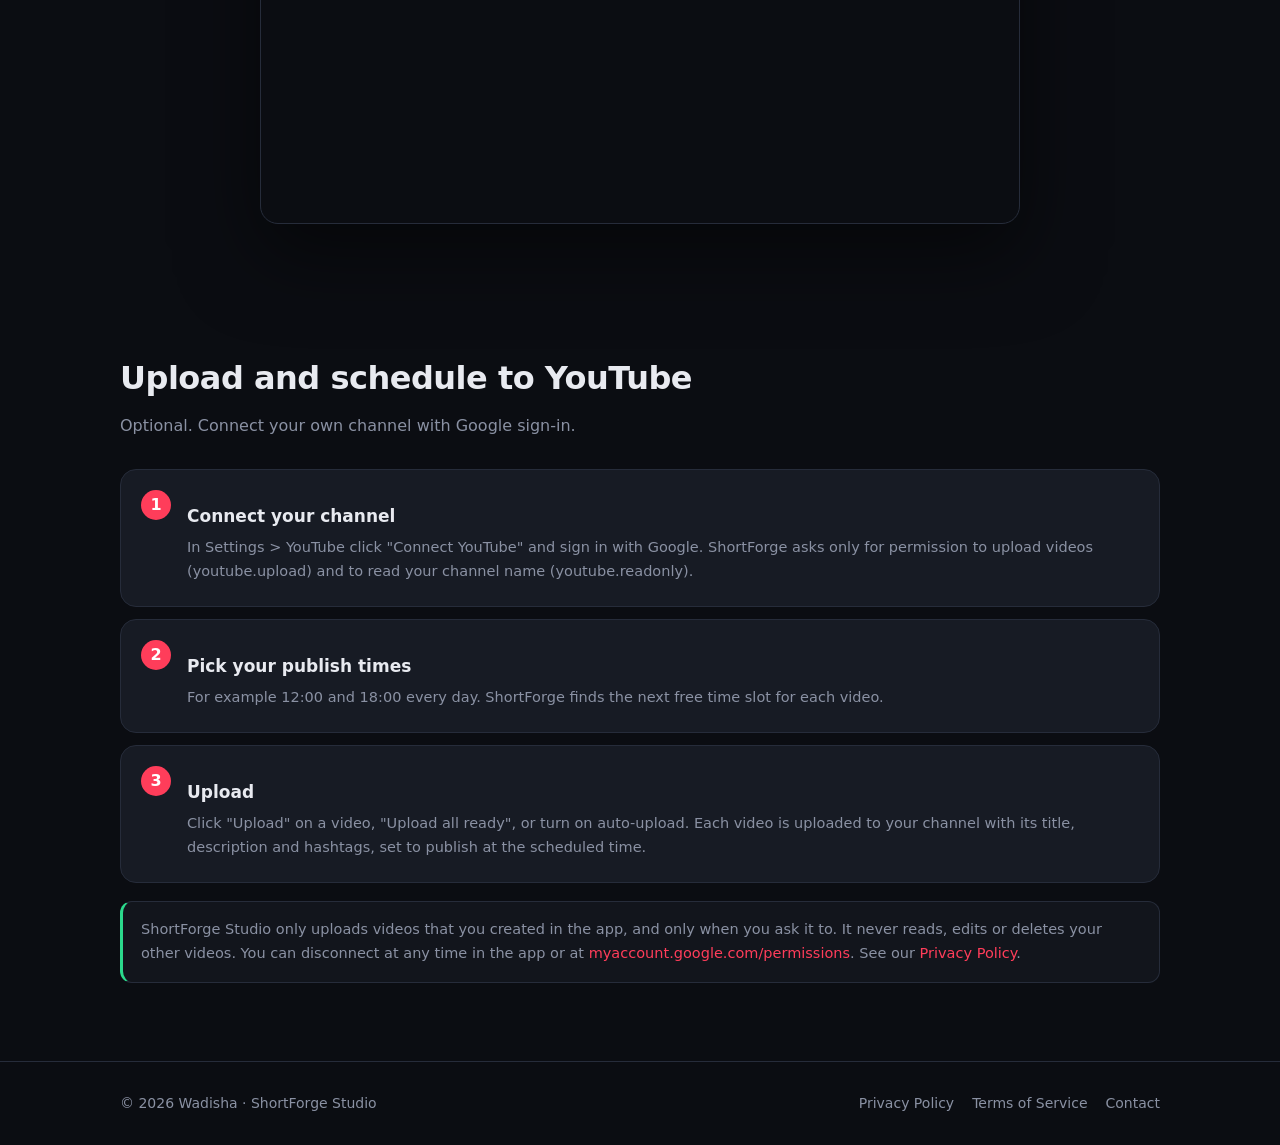
==== commit 6ce545fd: "Add files via upload" ====
--- a/index.html
+++ b/index.html
@@ -53,6 +53,7 @@
       <div class="plan-ic">♪</div>
       <h3>TikTok</h3>
       <p class="plan-sub">For TikTok creators</p>
+      <button class="watch" data-video="tiktok">▶ Watch what you get</button>
       <div class="price"><b data-m="€6.99" data-y="€49">€6.99</b><span data-m="/ month" data-y="/ year">/ month</span></div>
       <ul>
         <li>Unlimited videos, no watermark</li>
@@ -69,6 +70,7 @@
       <div class="plan-ic">★</div>
       <h3>Pack <small>YouTube + TikTok</small></h3>
       <p class="plan-sub">Everything, on both platforms</p>
+      <button class="watch" data-video="pack">▶ Watch what you get</button>
       <div class="price"><b data-m="€9.90" data-y="€69">€9.90</b><span data-m="/ month" data-y="/ year">/ month</span></div>
       <ul>
         <li>Everything in TikTok and YouTube</li>
@@ -85,6 +87,7 @@
       <div class="plan-ic">▶</div>
       <h3>YouTube</h3>
       <p class="plan-sub">For YouTube Shorts channels</p>
+      <button class="watch" data-video="youtube">▶ Watch what you get</button>
       <div class="price"><b data-m="€6.99" data-y="€49">€6.99</b><span data-m="/ month" data-y="/ year">/ month</span></div>
       <ul>
         <li>Unlimited videos, no watermark</li>
@@ -120,6 +123,14 @@
 </div></section>
 </main>
 
+<div class="modal" id="modal" aria-hidden="true">
+  <div class="modal-box">
+    <button class="modal-x" aria-label="Close">✕</button>
+    <video id="modal-video" controls playsinline></video>
+    <div class="modal-foot"><span id="modal-title"></span><a class="btn buy" id="modal-buy">Get it</a></div>
+  </div>
+</div>
+
 <footer><div class="wrap">
   <span>© 2026 Wadisha · ShortForge Studio</span>
   <span><a href="privacy.html">Privacy Policy</a><a href="terms.html">Terms of Service</a><a href="mailto:vladimirtrajkovic.4444@gmail.com">Contact</a></span>
@@ -153,6 +164,23 @@
 }
 document.querySelectorAll(".toggle button").forEach(b => b.onclick = () => { period = b.dataset.period; refresh(); if (window.createLemonSqueezy) createLemonSqueezy(); });
 refresh();
+
+// video za svaki plan
+const VIDEOS = { tiktok: ["TikTok plan", "Get TikTok"], youtube: ["YouTube plan", "Get YouTube"], pack: ["The Pack (YouTube + TikTok)", "Get the Pack"] };
+const modal = document.getElementById("modal"), mv = document.getElementById("modal-video");
+function openVideo(p) {
+  mv.src = "plan_" + p + ".mp4"; mv.poster = "plan_" + p + ".jpg";
+  document.getElementById("modal-title").textContent = VIDEOS[p][0];
+  const b = document.getElementById("modal-buy"); b.textContent = VIDEOS[p][1]; b.dataset.plan = p;
+  refresh(); if (window.createLemonSqueezy) createLemonSqueezy();
+  modal.classList.add("on"); modal.setAttribute("aria-hidden", "false");
+  mv.currentTime = 0; mv.play().catch(() => {});
+}
+function closeVideo() { modal.classList.remove("on"); modal.setAttribute("aria-hidden", "true"); mv.pause(); }
+document.querySelectorAll(".watch").forEach(b => b.onclick = () => openVideo(b.dataset.video));
+modal.onclick = e => { if (e.target === modal || e.target.classList.contains("modal-x")) closeVideo(); };
+document.addEventListener("keydown", e => { if (e.key === "Escape") closeVideo(); });
+document.getElementById("modal-buy").addEventListener("click", closeVideo);
 </script>
 <script src="https://app.lemonsqueezy.com/js/lemon.js" defer></script>
 </body>
--- a/style.css
+++ b/style.css
@@ -80,3 +80,15 @@
 .how b{width:28px;height:28px;flex:none;border-radius:50%;display:grid;place-items:center;background:linear-gradient(135deg,#FF3D5A,#8A5CFF);color:#fff;font-size:13px}
 .fine{color:var(--muted);font-size:13px;margin-top:16px;line-height:1.7}
 @media(max-width:860px){.plans,.how{grid-template-columns:1fr}.plan.best{transform:none}.plan.best:hover{transform:translateY(-4px)}}
+
+/* ===== Video za svaki plan ===== */
+.watch{margin-top:14px;align-self:flex-start;background:rgba(255,255,255,.06);border:1px solid var(--line);color:var(--text);font:600 13px/1 inherit;font-family:inherit;padding:9px 14px;border-radius:99px;cursor:pointer;transition:background .2s,border-color .2s}
+.watch:hover{background:rgba(255,61,90,.14);border-color:#ff3d5a88}
+.modal{position:fixed;inset:0;z-index:50;background:rgba(5,6,9,.82);backdrop-filter:blur(6px);display:grid;place-items:center;padding:20px;opacity:0;pointer-events:none;transition:opacity .25s}
+.modal.on{opacity:1;pointer-events:auto}
+.modal-box{position:relative;width:min(960px,100%);background:var(--card);border:1px solid var(--line);border-radius:18px;overflow:hidden;box-shadow:0 40px 120px #000;transform:scale(.96);transition:transform .3s}
+.modal.on .modal-box{transform:none}
+.modal-box video{display:block;width:100%;aspect-ratio:16/9;background:#000}
+.modal-foot{display:flex;align-items:center;justify-content:space-between;gap:12px;padding:14px 18px;font-weight:700}
+.modal-foot .btn{padding:10px 20px;background:linear-gradient(135deg,#FF3D5A,#8A5CFF)}
+.modal-x{position:absolute;top:10px;right:10px;z-index:2;width:36px;height:36px;border-radius:50%;border:0;background:rgba(0,0,0,.6);color:#fff;font-size:16px;cursor:pointer}
